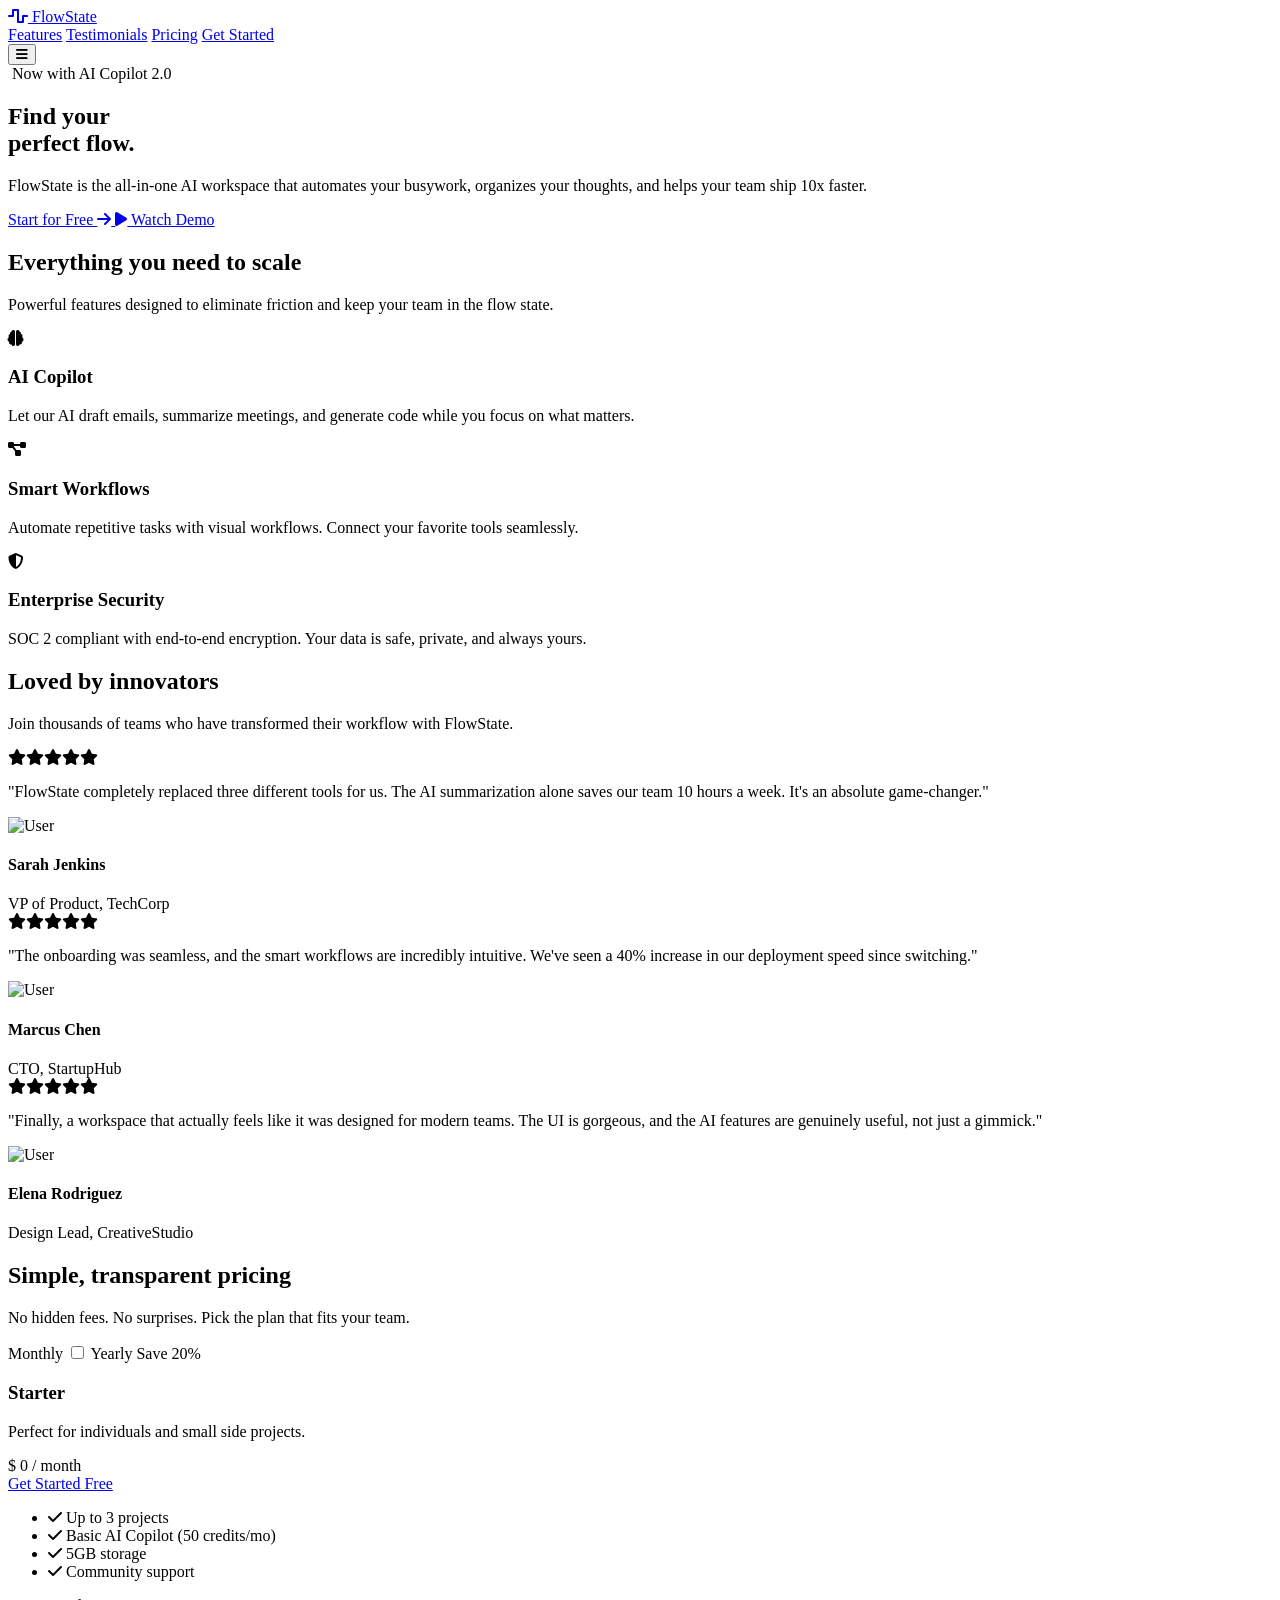
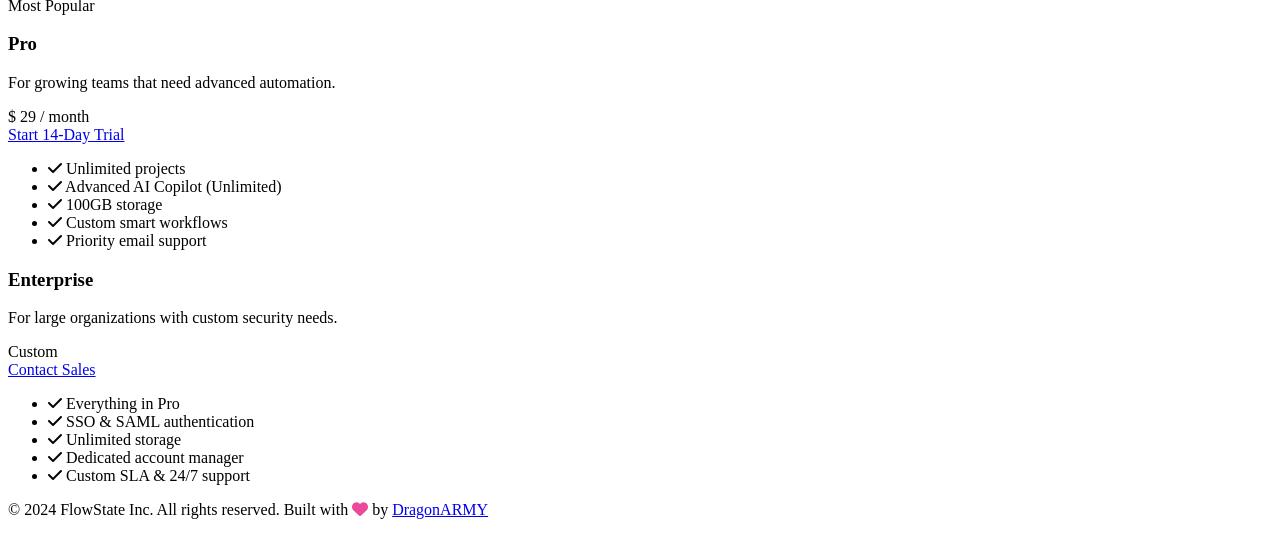
==== dark/index.html @ a210f84d "Create index.html" ====
<!DOCTYPE html>
<html lang="en">
<head>
    <meta charset="UTF-8">
    <meta name="viewport" content="width=device-width, initial-scale=1.0">
    <title>FlowState - Find Your Perfect Workflow</title>
    <link rel="preconnect" href="https://fonts.googleapis.com">
    <link rel="preconnect" href="https://fonts.gstatic.com" crossorigin>
    <link href="https://fonts.googleapis.com/css2?family=Inter:wght@300;400;500;600;700;800&display=swap" rel="stylesheet">
    <link rel="stylesheet" href="https://cdnjs.cloudflare.com/ajax/libs/font-awesome/6.4.0/css/all.min.css">
    <link rel="stylesheet" href="style.css">
</head>
<body>

    <!-- Navigation -->
    <header class="navbar">
        <div class="container nav-container">
            <a href="#" class="logo">
                <i class="fas fa-wave-square"></i> FlowState
            </a>
            <nav class="nav-links" id="navLinks">
                <a href="#features">Features</a>
                <a href="#testimonials">Testimonials</a>
                <a href="#pricing">Pricing</a>
                <a href="#" class="btn btn-primary">Get Started</a>
            </nav>
            <button class="hamburger" id="hamburger">
                <i class="fas fa-bars"></i>
            </button>
        </div>
    </header>

    <main>
        <!-- Hero Section -->
        <section class="hero">
            <div class="hero-bg-glow"></div>
            <div class="container hero-content">
                <div class="badge fade-in">
                    <i class="fas fa-sparkles"></i> Now with AI Copilot 2.0
                </div>
                <h1 class="fade-in">
                    Find your <br>
                    <span class="gradient-text">perfect flow.</span>
                </h1>
                <p class="hero-subtitle fade-in">
                    FlowState is the all-in-one AI workspace that automates your busywork, 
                    organizes your thoughts, and helps your team ship 10x faster.
                </p>
                <div class="hero-buttons fade-in">
                    <a href="#" class="btn btn-primary btn-large">
                        Start for Free <i class="fas fa-arrow-right"></i>
                    </a>
                    <a href="#" class="btn btn-secondary btn-large">
                        <i class="fas fa-play"></i> Watch Demo
                    </a>
                </div>
                <div class="hero-image fade-in">
                    <div class="dashboard-mockup">
                        <div class="mockup-header">
                            <span class="dot red"></span>
                            <span class="dot yellow"></span>
                            <span class="dot green"></span>
                        </div>
                        <div class="mockup-body">
                            <div class="mockup-sidebar"></div>
                            <div class="mockup-main">
                                <div class="mockup-card"></div>
                                <div class="mockup-card"></div>
                                <div class="mockup-card wide"></div>
                            </div>
                        </div>
                    </div>
                </div>
            </div>
        </section>

        <!-- Features Section -->
        <section id="features" class="features">
            <div class="container">
                <div class="section-header fade-in">
                    <h2>Everything you need to <span class="gradient-text">scale</span></h2>
                    <p>Powerful features designed to eliminate friction and keep your team in the flow state.</p>
                </div>
                <div class="features-grid">
                    <div class="feature-card glass fade-in">
                        <div class="feature-icon" style="--icon-color: #8b5cf6;">
                            <i class="fas fa-brain"></i>
                        </div>
                        <h3>AI Copilot</h3>
                        <p>Let our AI draft emails, summarize meetings, and generate code while you focus on what matters.</p>
                    </div>
                    <div class="feature-card glass fade-in">
                        <div class="feature-icon" style="--icon-color: #ec4899;">
                            <i class="fas fa-diagram-project"></i>
                        </div>
                        <h3>Smart Workflows</h3>
                        <p>Automate repetitive tasks with visual workflows. Connect your favorite tools seamlessly.</p>
                    </div>
                    <div class="feature-card glass fade-in">
                        <div class="feature-icon" style="--icon-color: #3b82f6;">
                            <i class="fas fa-shield-halved"></i>
                        </div>
                        <h3>Enterprise Security</h3>
                        <p>SOC 2 compliant with end-to-end encryption. Your data is safe, private, and always yours.</p>
                    </div>
                </div>
            </div>
        </section>

        <!-- Testimonials Section -->
        <section id="testimonials" class="testimonials">
            <div class="container">
                <div class="section-header fade-in">
                    <h2>Loved by <span class="gradient-text">innovators</span></h2>
                    <p>Join thousands of teams who have transformed their workflow with FlowState.</p>
                </div>
                <div class="testimonials-grid">
                    <div class="testimonial-card glass fade-in">
                        <div class="stars">
                            <i class="fas fa-star"></i><i class="fas fa-star"></i><i class="fas fa-star"></i><i class="fas fa-star"></i><i class="fas fa-star"></i>
                        </div>
                        <p class="quote">"FlowState completely replaced three different tools for us. The AI summarization alone saves our team 10 hours a week. It's an absolute game-changer."</p>
                        <div class="user-info">
                            <img src="https://i.pravatar.cc/150?img=11" alt="User" class="avatar">
                            <div>
                                <h4>Sarah Jenkins</h4>
                                <span>VP of Product, TechCorp</span>
                            </div>
                        </div>
                    </div>
                    <div class="testimonial-card glass fade-in">
                        <div class="stars">
                            <i class="fas fa-star"></i><i class="fas fa-star"></i><i class="fas fa-star"></i><i class="fas fa-star"></i><i class="fas fa-star"></i>
                        </div>
                        <p class="quote">"The onboarding was seamless, and the smart workflows are incredibly intuitive. We've seen a 40% increase in our deployment speed since switching."</p>
                        <div class="user-info">
                            <img src="https://i.pravatar.cc/150?img=33" alt="User" class="avatar">
                            <div>
                                <h4>Marcus Chen</h4>
                                <span>CTO, StartupHub</span>
                            </div>
                        </div>
                    </div>
                    <div class="testimonial-card glass fade-in">
                        <div class="stars">
                            <i class="fas fa-star"></i><i class="fas fa-star"></i><i class="fas fa-star"></i><i class="fas fa-star"></i><i class="fas fa-star"></i>
                        </div>
                        <p class="quote">"Finally, a workspace that actually feels like it was designed for modern teams. The UI is gorgeous, and the AI features are genuinely useful, not just a gimmick."</p>
                        <div class="user-info">
                            <img src="https://i.pravatar.cc/150?img=47" alt="User" class="avatar">
                            <div>
                                <h4>Elena Rodriguez</h4>
                                <span>Design Lead, CreativeStudio</span>
                            </div>
                        </div>
                    </div>
                </div>
            </div>
        </section>

        <!-- Pricing Section -->
        <section id="pricing" class="pricing">
            <div class="container">
                <div class="section-header fade-in">
                    <h2>Simple, transparent <span class="gradient-text">pricing</span></h2>
                    <p>No hidden fees. No surprises. Pick the plan that fits your team.</p>
                    
                    <!-- Billing Toggle -->
                    <div class="billing-toggle fade-in">
                        <span class="toggle-label active" id="monthlyLabel">Monthly</span>
                        <label class="switch">
                            <input type="checkbox" id="billingSwitch">
                            <span class="slider"></span>
                        </label>
                        <span class="toggle-label" id="yearlyLabel">Yearly <span class="save-badge">Save 20%</span></span>
                    </div>
                </div>

                <div class="pricing-grid">
                    <!-- Starter Plan -->
                    <div class="pricing-card glass fade-in">
                        <h3 class="plan-name">Starter</h3>
                        <p class="plan-desc">Perfect for individuals and small side projects.</p>
                        <div class="plan-price">
                            <span class="currency">$</span>
                            <span class="price-amount" data-monthly="0" data-yearly="0">0</span>
                            <span class="period">/ month</span>
                        </div>
                        <a href="#" class="btn btn-secondary btn-block">Get Started Free</a>
                        <ul class="plan-features">
                            <li><i class="fas fa-check"></i> Up to 3 projects</li>
                            <li><i class="fas fa-check"></i> Basic AI Copilot (50 credits/mo)</li>
                            <li><i class="fas fa-check"></i> 5GB storage</li>
                            <li><i class="fas fa-check"></i> Community support</li>
                        </ul>
                    </div>

                    <!-- Pro Plan (Featured) -->
                    <div class="pricing-card featured glass fade-in">
                        <div class="popular-badge">Most Popular</div>
                        <h3 class="plan-name">Pro</h3>
                        <p class="plan-desc">For growing teams that need advanced automation.</p>
                        <div class="plan-price">
                            <span class="currency">$</span>
                            <span class="price-amount" data-monthly="29" data-yearly="23">29</span>
                            <span class="period">/ month</span>
                        </div>
                        <a href="#" class="btn btn-primary btn-block">Start 14-Day Trial</a>
                        <ul class="plan-features">
                            <li><i class="fas fa-check"></i> Unlimited projects</li>
                            <li><i class="fas fa-check"></i> Advanced AI Copilot (Unlimited)</li>
                            <li><i class="fas fa-check"></i> 100GB storage</li>
                            <li><i class="fas fa-check"></i> Custom smart workflows</li>
                            <li><i class="fas fa-check"></i> Priority email support</li>
                        </ul>
                    </div>

                    <!-- Enterprise Plan -->
                    <div class="pricing-card glass fade-in">
                        <h3 class="plan-name">Enterprise</h3>
                        <p class="plan-desc">For large organizations with custom security needs.</p>
                        <div class="plan-price">
                            <span class="price-amount custom-text">Custom</span>
                        </div>
                        <a href="#" class="btn btn-secondary btn-block">Contact Sales</a>
                        <ul class="plan-features">
                            <li><i class="fas fa-check"></i> Everything in Pro</li>
                            <li><i class="fas fa-check"></i> SSO & SAML authentication</li>
                            <li><i class="fas fa-check"></i> Unlimited storage</li>
                            <li><i class="fas fa-check"></i> Dedicated account manager</li>
                            <li><i class="fas fa-check"></i> Custom SLA & 24/7 support</li>
                        </ul>
                    </div>
                </div>
            </div>
        </section>
    </main>

    <!-- Footer -->
    <footer class="footer">
        <div class="container">
            <p>&copy; 2024 FlowState Inc. All rights reserved. Built with <i class="fas fa-heart" style="color: #EC4899;"></i> by <a href="https://github.com/AmiARMiess" target="_blank">DragonARMY</a></p>
        </div>
    </footer>

    <script src="script.js"></script>
</body>
</html>
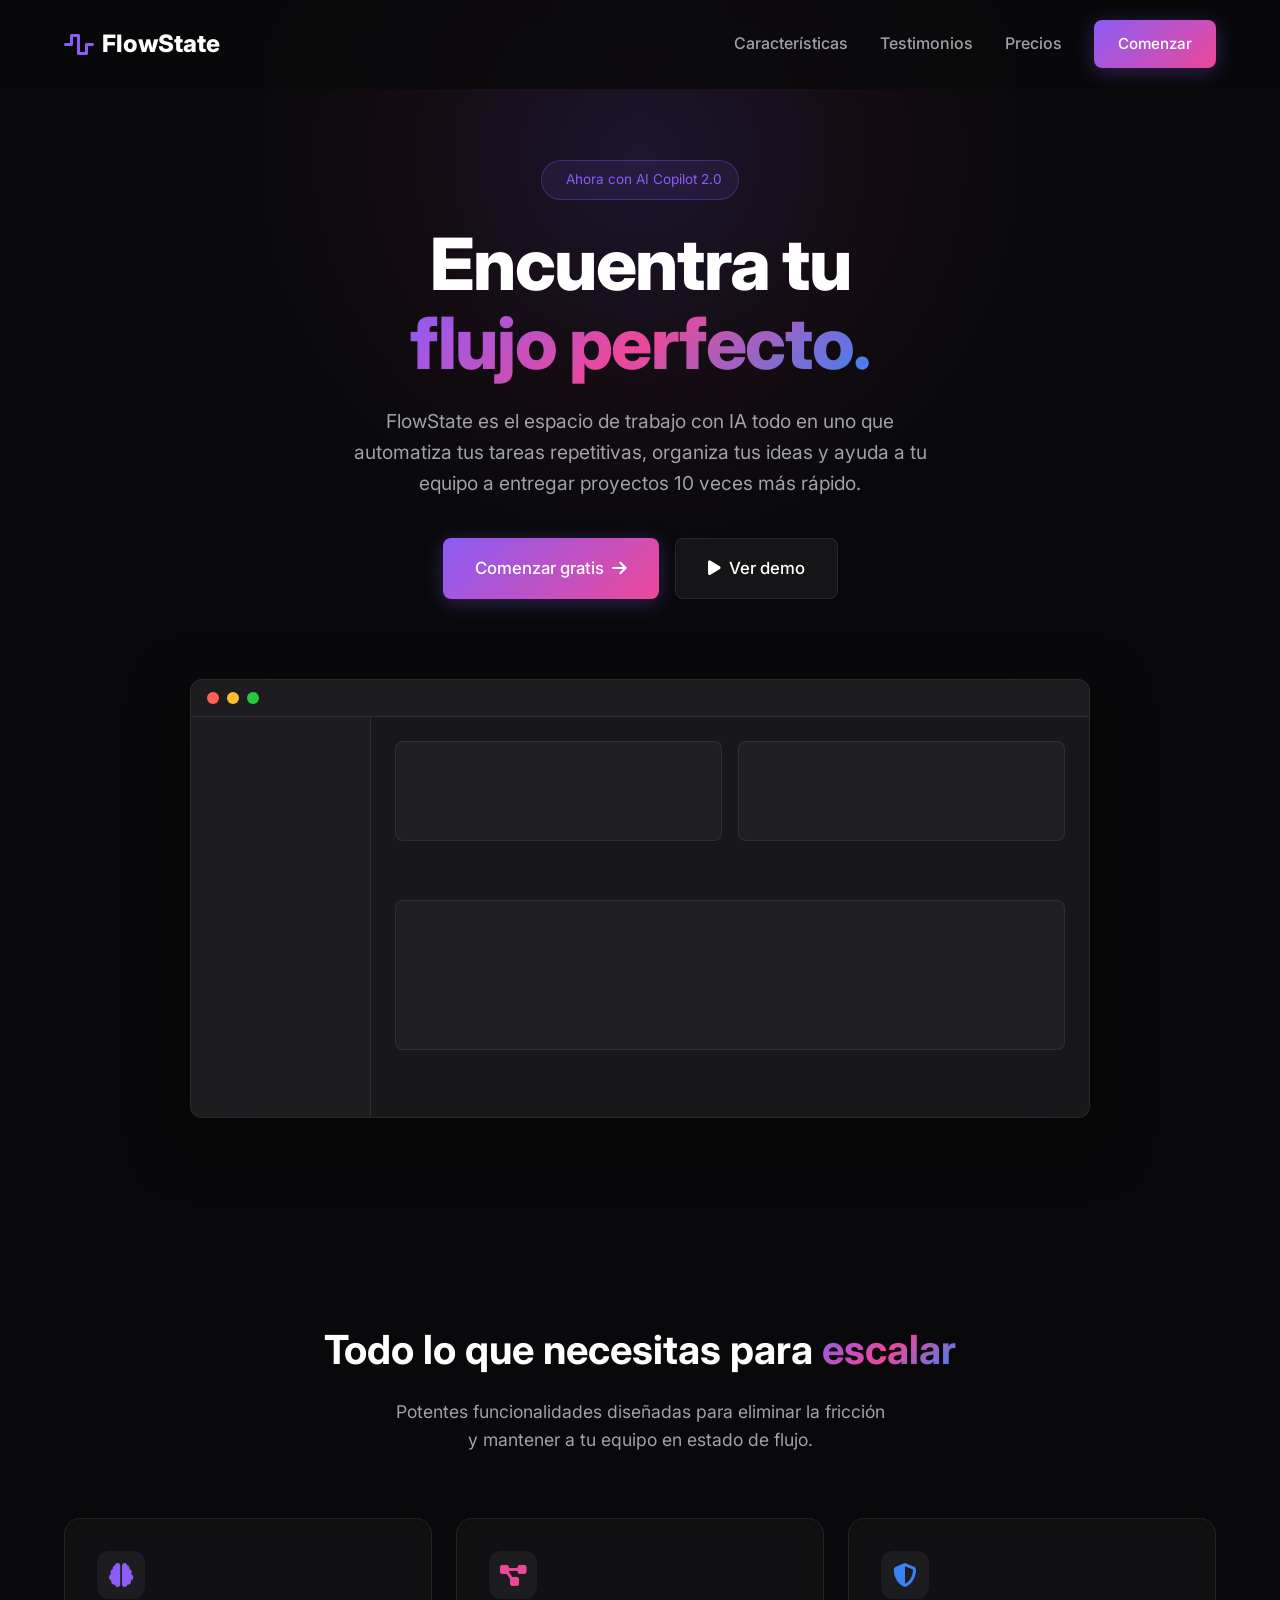
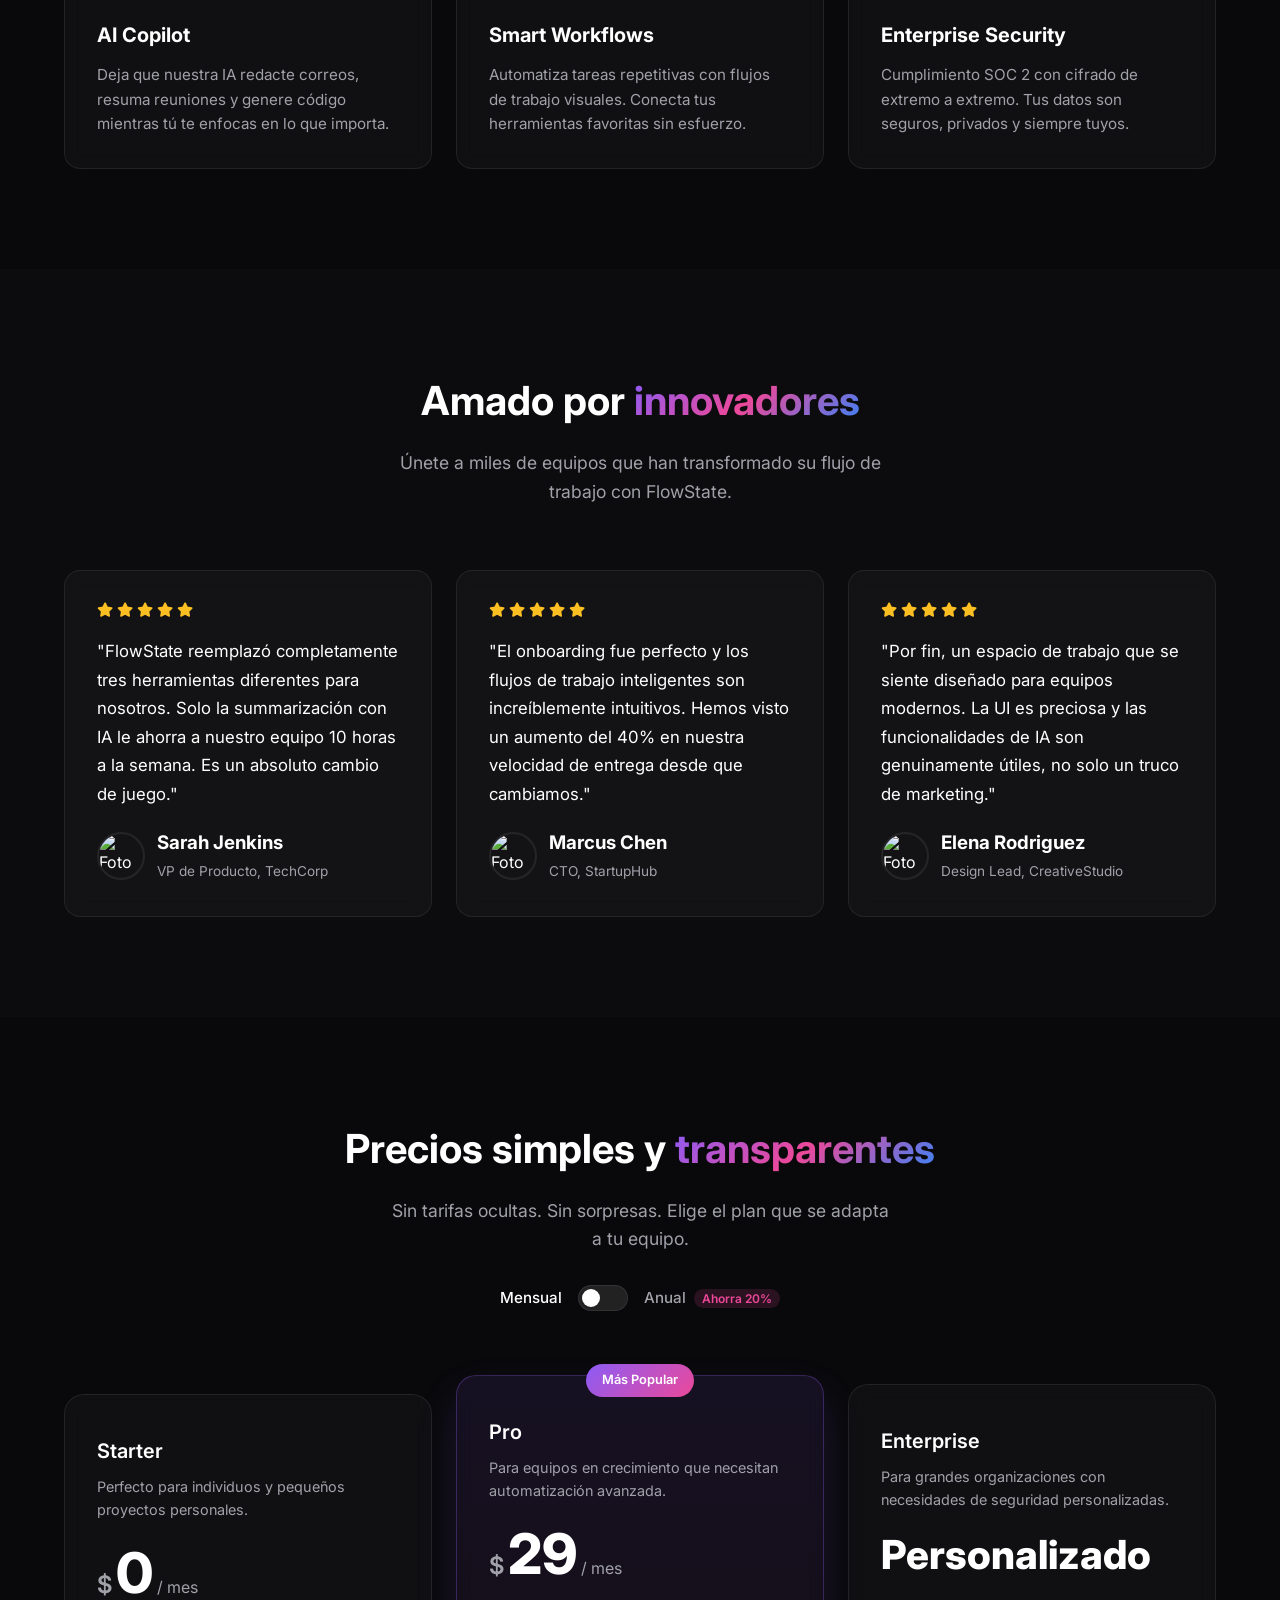
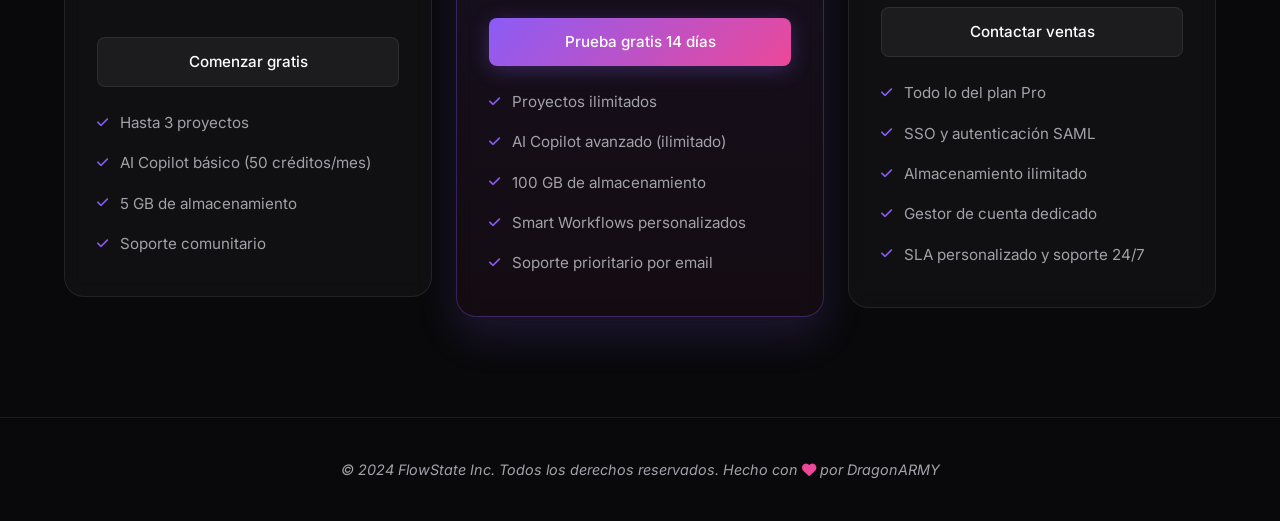
==== commit 87af4bea: "Actualizacion de mi rama de trabajo" ====
--- a/dark/index.html
+++ b/dark/index.html
@@ -1,61 +1,144 @@
 <!DOCTYPE html>
-<html lang="en">
+<!--
+  =====================================================================
+  FlowState — Dark Theme | index.html
+  =====================================================================
+  ESTRUCTURA SEMÁNTICA:
+    · <header>      → barra de navegación principal
+    · <nav>         → menú de enlaces internos
+    · <main>        → contenido principal de la página
+    · <section>     → secciones temáticas (hero, features, testimonials, pricing)
+    · <article>     → tarjetas independientes (testimonials, pricing cards)
+    · <footer>      → pie de página con créditos
+
+  IDs / CLASES CLAVE (para vincular estilos CSS del compañero):
+    Navegación   → #navbar, #nav-links, #hamburger-btn
+    Hero         → #hero, .hero-bg-glow, .hero-content, .hero-buttons, .hero-image
+    Features     → #features, .features-grid, .feature-card.glass, .feature-icon
+    Testimonials → #testimonials, .testimonials-grid, .testimonial-card.glass
+    Pricing      → #pricing, .pricing-grid, .pricing-card.glass, #billing-switch
+    Footer       → #footer
+
+  DIFERENCIA CON LIGHT:
+    · <html data-theme="dark"> permite al CSS seleccionar variables del tema oscuro
+    · Las tarjetas incluyen la clase .glass (glassmorphism) específica del tema dark
+    · El botón de alternancia de tema (#theme-toggle) permite al usuario cambiar entre temas
+
+  ACCESIBILIDAD:
+    · lang="es" en <html>
+    · meta description para SEO
+    · aria-label en <nav> y botones sin texto visible
+    · aria-expanded en el botón hamburger (gestionado por JS)
+    · aria-hidden="true" en todos los íconos decorativos de Font Awesome
+    · alt descriptivo en cada imagen <img>
+    · <label> con for="billing-switch" enlazado al <input>
+    · role="status" en el área de precios para anunciar cambios a lectores de pantalla
+  =====================================================================
+-->
+<html lang="es" data-theme="dark">
 <head>
     <meta charset="UTF-8">
     <meta name="viewport" content="width=device-width, initial-scale=1.0">
-    <title>FlowState - Find Your Perfect Workflow</title>
+
+    <!-- SEO Meta Tags -->
+    <title>FlowState - Encuentra tu flujo de trabajo perfecto</title>
+    <meta name="description" content="FlowState es el espacio de trabajo con IA que automatiza tus tareas, organiza tus ideas y ayuda a tu equipo a entregar 10 veces más rápido.">
+
+    <!-- Fuentes -->
     <link rel="preconnect" href="https://fonts.googleapis.com">
     <link rel="preconnect" href="https://fonts.gstatic.com" crossorigin>
     <link href="https://fonts.googleapis.com/css2?family=Inter:wght@300;400;500;600;700;800&display=swap" rel="stylesheet">
+
+    <!-- Íconos -->
     <link rel="stylesheet" href="https://cdnjs.cloudflare.com/ajax/libs/font-awesome/6.4.0/css/all.min.css">
+
+    <!-- Hoja de estilos del compañero -->
     <link rel="stylesheet" href="style.css">
 </head>
 <body>
 
-    <!-- Navigation -->
-    <header class="navbar">
+    <!-- ============================================================
+         NAVEGACIÓN PRINCIPAL
+         Clase .navbar  → estilos del header sticky/scrolled
+         Clase .scrolled → añadida por JS al hacer scroll > 50px
+    ============================================================ -->
+    <header class="navbar" id="navbar" role="banner">
         <div class="container nav-container">
-            <a href="#" class="logo">
-                <i class="fas fa-wave-square"></i> FlowState
+
+            <!-- Logo / Identidad de marca -->
+            <a href="#" class="logo" aria-label="FlowState – Ir al inicio">
+                <i class="fas fa-wave-square" aria-hidden="true"></i>
+                FlowState
             </a>
-            <nav class="nav-links" id="navLinks">
-                <a href="#features">Features</a>
-                <a href="#testimonials">Testimonials</a>
-                <a href="#pricing">Pricing</a>
-                <a href="#" class="btn btn-primary">Get Started</a>
+
+            <!-- Navegación principal -->
+            <nav class="nav-links" id="navLinks" aria-label="Menú principal">
+                <a href="#features">Características</a>
+                <a href="#testimonials">Testimonios</a>
+                <a href="#pricing">Precios</a>
+                <a href="#" class="btn btn-primary" id="nav-cta-btn">Comenzar</a>
             </nav>
-            <button class="hamburger" id="hamburger">
-                <i class="fas fa-bars"></i>
+
+            <!-- Botón hamburger (móvil)
+                 aria-expanded es gestionado dinámicamente por script.js
+                 aria-controls apunta al id del menú que controla -->
+            <button
+                class="hamburger"
+                id="hamburger"
+                aria-label="Abrir menú de navegación"
+                aria-expanded="false"
+                aria-controls="navLinks"
+            >
+                <i class="fas fa-bars" aria-hidden="true"></i>
             </button>
+
         </div>
     </header>
 
-    <main>
-        <!-- Hero Section -->
-        <section class="hero">
-            <div class="hero-bg-glow"></div>
+    <!-- ============================================================
+         CONTENIDO PRINCIPAL
+    ============================================================ -->
+    <main id="main-content">
+
+        <!-- ========================================================
+             SECCIÓN HERO
+             id="hero" → ancla para navegación interna si se necesita
+        ======================================================== -->
+        <section class="hero" id="hero" aria-labelledby="hero-heading">
+            <div class="hero-bg-glow" aria-hidden="true"></div>
             <div class="container hero-content">
-                <div class="badge fade-in">
-                    <i class="fas fa-sparkles"></i> Now with AI Copilot 2.0
-                </div>
-                <h1 class="fade-in">
-                    Find your <br>
-                    <span class="gradient-text">perfect flow.</span>
+
+                <!-- Badge informativo -->
+                <div class="badge fade-in" role="note">
+                    <i class="fas fa-sparkles" aria-hidden="true"></i>
+                    Ahora con AI Copilot 2.0
+                </div>
+
+                <!-- h1 único de la página -->
+                <h1 class="fade-in" id="hero-heading">
+                    Encuentra tu <br>
+                    <span class="gradient-text">flujo perfecto.</span>
                 </h1>
+
                 <p class="hero-subtitle fade-in">
-                    FlowState is the all-in-one AI workspace that automates your busywork, 
-                    organizes your thoughts, and helps your team ship 10x faster.
+                    FlowState es el espacio de trabajo con IA todo en uno que automatiza
+                    tus tareas repetitivas, organiza tus ideas y ayuda a tu equipo a
+                    entregar proyectos 10 veces más rápido.
                 </p>
+
+                <!-- Botones CTA del hero -->
                 <div class="hero-buttons fade-in">
-                    <a href="#" class="btn btn-primary btn-large">
-                        Start for Free <i class="fas fa-arrow-right"></i>
+                    <a href="#" class="btn btn-primary btn-large" id="hero-cta-free">
+                        Comenzar gratis <i class="fas fa-arrow-right" aria-hidden="true"></i>
                     </a>
-                    <a href="#" class="btn btn-secondary btn-large">
-                        <i class="fas fa-play"></i> Watch Demo
+                    <a href="#" class="btn btn-secondary btn-large" id="hero-cta-demo" aria-label="Ver demostración en video">
+                        <i class="fas fa-play" aria-hidden="true"></i> Ver demo
                     </a>
                 </div>
-                <div class="hero-image fade-in">
-                    <div class="dashboard-mockup">
+
+                <!-- Mockup decorativo del dashboard -->
+                <div class="hero-image fade-in" aria-hidden="true">
+                    <div class="dashboard-mockup" role="presentation">
                         <div class="mockup-header">
                             <span class="dot red"></span>
                             <span class="dot yellow"></span>
@@ -71,175 +154,280 @@
                         </div>
                     </div>
                 </div>
+
             </div>
         </section>
 
-        <!-- Features Section -->
-        <section id="features" class="features">
+        <!-- ========================================================
+             SECCIÓN CARACTERÍSTICAS
+             id="features" → destino del enlace de navegación
+        ======================================================== -->
+        <section id="features" class="features" aria-labelledby="features-heading">
             <div class="container">
+
                 <div class="section-header fade-in">
-                    <h2>Everything you need to <span class="gradient-text">scale</span></h2>
-                    <p>Powerful features designed to eliminate friction and keep your team in the flow state.</p>
-                </div>
-                <div class="features-grid">
-                    <div class="feature-card glass fade-in">
-                        <div class="feature-icon" style="--icon-color: #8b5cf6;">
-                            <i class="fas fa-brain"></i>
+                    <h2 id="features-heading">
+                        Todo lo que necesitas para <span class="gradient-text">escalar</span>
+                    </h2>
+                    <p>Potentes funcionalidades diseñadas para eliminar la fricción y mantener a tu equipo en estado de flujo.</p>
+                </div>
+
+                <!-- Grid de tarjetas de características (con glassmorphism en dark) -->
+                <div class="features-grid" role="list">
+
+                    <!-- Tarjeta: AI Copilot -->
+                    <article class="feature-card glass fade-in" role="listitem">
+                        <div class="feature-icon" style="--icon-color: #8b5cf6;" aria-hidden="true">
+                            <i class="fas fa-brain" aria-hidden="true"></i>
                         </div>
                         <h3>AI Copilot</h3>
-                        <p>Let our AI draft emails, summarize meetings, and generate code while you focus on what matters.</p>
-                    </div>
-                    <div class="feature-card glass fade-in">
-                        <div class="feature-icon" style="--icon-color: #ec4899;">
-                            <i class="fas fa-diagram-project"></i>
+                        <p>Deja que nuestra IA redacte correos, resuma reuniones y genere código mientras tú te enfocas en lo que importa.</p>
+                    </article>
+
+                    <!-- Tarjeta: Smart Workflows -->
+                    <article class="feature-card glass fade-in" role="listitem">
+                        <div class="feature-icon" style="--icon-color: #ec4899;" aria-hidden="true">
+                            <i class="fas fa-diagram-project" aria-hidden="true"></i>
                         </div>
                         <h3>Smart Workflows</h3>
-                        <p>Automate repetitive tasks with visual workflows. Connect your favorite tools seamlessly.</p>
-                    </div>
-                    <div class="feature-card glass fade-in">
-                        <div class="feature-icon" style="--icon-color: #3b82f6;">
-                            <i class="fas fa-shield-halved"></i>
+                        <p>Automatiza tareas repetitivas con flujos de trabajo visuales. Conecta tus herramientas favoritas sin esfuerzo.</p>
+                    </article>
+
+                    <!-- Tarjeta: Enterprise Security -->
+                    <article class="feature-card glass fade-in" role="listitem">
+                        <div class="feature-icon" style="--icon-color: #3b82f6;" aria-hidden="true">
+                            <i class="fas fa-shield-halved" aria-hidden="true"></i>
                         </div>
                         <h3>Enterprise Security</h3>
-                        <p>SOC 2 compliant with end-to-end encryption. Your data is safe, private, and always yours.</p>
-                    </div>
+                        <p>Cumplimiento SOC 2 con cifrado de extremo a extremo. Tus datos son seguros, privados y siempre tuyos.</p>
+                    </article>
+
                 </div>
             </div>
         </section>
 
-        <!-- Testimonials Section -->
-        <section id="testimonials" class="testimonials">
+        <!-- ========================================================
+             SECCIÓN TESTIMONIOS
+             id="testimonials" → destino del enlace de navegación
+        ======================================================== -->
+        <section id="testimonials" class="testimonials" aria-labelledby="testimonials-heading">
             <div class="container">
+
                 <div class="section-header fade-in">
-                    <h2>Loved by <span class="gradient-text">innovators</span></h2>
-                    <p>Join thousands of teams who have transformed their workflow with FlowState.</p>
-                </div>
+                    <h2 id="testimonials-heading">
+                        Amado por <span class="gradient-text">innovadores</span>
+                    </h2>
+                    <p>Únete a miles de equipos que han transformado su flujo de trabajo con FlowState.</p>
+                </div>
+
+                <!-- Grid de testimonios (con glassmorphism en dark) -->
                 <div class="testimonials-grid">
-                    <div class="testimonial-card glass fade-in">
-                        <div class="stars">
-                            <i class="fas fa-star"></i><i class="fas fa-star"></i><i class="fas fa-star"></i><i class="fas fa-star"></i><i class="fas fa-star"></i>
-                        </div>
-                        <p class="quote">"FlowState completely replaced three different tools for us. The AI summarization alone saves our team 10 hours a week. It's an absolute game-changer."</p>
+
+                    <!-- Testimonio 1 -->
+                    <article class="testimonial-card glass fade-in" aria-label="Testimonio de Sarah Jenkins">
+                        <div class="stars" aria-label="Calificación: 5 de 5 estrellas">
+                            <i class="fas fa-star" aria-hidden="true"></i>
+                            <i class="fas fa-star" aria-hidden="true"></i>
+                            <i class="fas fa-star" aria-hidden="true"></i>
+                            <i class="fas fa-star" aria-hidden="true"></i>
+                            <i class="fas fa-star" aria-hidden="true"></i>
+                        </div>
+                        <blockquote class="quote">
+                            <p>"FlowState reemplazó completamente tres herramientas diferentes para nosotros. Solo la summarización con IA le ahorra a nuestro equipo 10 horas a la semana. Es un absoluto cambio de juego."</p>
+                        </blockquote>
                         <div class="user-info">
-                            <img src="https://i.pravatar.cc/150?img=11" alt="User" class="avatar">
+                            <img
+                                src="https://i.pravatar.cc/150?img=11"
+                                alt="Foto de perfil de Sarah Jenkins, VP de Producto en TechCorp"
+                                class="avatar"
+                                width="48"
+                                height="48"
+                                loading="lazy"
+                            >
                             <div>
-                                <h4>Sarah Jenkins</h4>
-                                <span>VP of Product, TechCorp</span>
+                                <h3 class="user-name">Sarah Jenkins</h3>
+                                <span class="user-role">VP de Producto, TechCorp</span>
                             </div>
                         </div>
-                    </div>
-                    <div class="testimonial-card glass fade-in">
-                        <div class="stars">
-                            <i class="fas fa-star"></i><i class="fas fa-star"></i><i class="fas fa-star"></i><i class="fas fa-star"></i><i class="fas fa-star"></i>
-                        </div>
-                        <p class="quote">"The onboarding was seamless, and the smart workflows are incredibly intuitive. We've seen a 40% increase in our deployment speed since switching."</p>
+                    </article>
+
+                    <!-- Testimonio 2 -->
+                    <article class="testimonial-card glass fade-in" aria-label="Testimonio de Marcus Chen">
+                        <div class="stars" aria-label="Calificación: 5 de 5 estrellas">
+                            <i class="fas fa-star" aria-hidden="true"></i>
+                            <i class="fas fa-star" aria-hidden="true"></i>
+                            <i class="fas fa-star" aria-hidden="true"></i>
+                            <i class="fas fa-star" aria-hidden="true"></i>
+                            <i class="fas fa-star" aria-hidden="true"></i>
+                        </div>
+                        <blockquote class="quote">
+                            <p>"El onboarding fue perfecto y los flujos de trabajo inteligentes son increíblemente intuitivos. Hemos visto un aumento del 40% en nuestra velocidad de entrega desde que cambiamos."</p>
+                        </blockquote>
                         <div class="user-info">
-                            <img src="https://i.pravatar.cc/150?img=33" alt="User" class="avatar">
+                            <img
+                                src="https://i.pravatar.cc/150?img=33"
+                                alt="Foto de perfil de Marcus Chen, CTO de StartupHub"
+                                class="avatar"
+                                width="48"
+                                height="48"
+                                loading="lazy"
+                            >
                             <div>
-                                <h4>Marcus Chen</h4>
-                                <span>CTO, StartupHub</span>
+                                <h3 class="user-name">Marcus Chen</h3>
+                                <span class="user-role">CTO, StartupHub</span>
                             </div>
                         </div>
-                    </div>
-                    <div class="testimonial-card glass fade-in">
-                        <div class="stars">
-                            <i class="fas fa-star"></i><i class="fas fa-star"></i><i class="fas fa-star"></i><i class="fas fa-star"></i><i class="fas fa-star"></i>
-                        </div>
-                        <p class="quote">"Finally, a workspace that actually feels like it was designed for modern teams. The UI is gorgeous, and the AI features are genuinely useful, not just a gimmick."</p>
+                    </article>
+
+                    <!-- Testimonio 3 -->
+                    <article class="testimonial-card glass fade-in" aria-label="Testimonio de Elena Rodriguez">
+                        <div class="stars" aria-label="Calificación: 5 de 5 estrellas">
+                            <i class="fas fa-star" aria-hidden="true"></i>
+                            <i class="fas fa-star" aria-hidden="true"></i>
+                            <i class="fas fa-star" aria-hidden="true"></i>
+                            <i class="fas fa-star" aria-hidden="true"></i>
+                            <i class="fas fa-star" aria-hidden="true"></i>
+                        </div>
+                        <blockquote class="quote">
+                            <p>"Por fin, un espacio de trabajo que se siente diseñado para equipos modernos. La UI es preciosa y las funcionalidades de IA son genuinamente útiles, no solo un truco de marketing."</p>
+                        </blockquote>
                         <div class="user-info">
-                            <img src="https://i.pravatar.cc/150?img=47" alt="User" class="avatar">
+                            <img
+                                src="https://i.pravatar.cc/150?img=47"
+                                alt="Foto de perfil de Elena Rodriguez, Design Lead en CreativeStudio"
+                                class="avatar"
+                                width="48"
+                                height="48"
+                                loading="lazy"
+                            >
                             <div>
-                                <h4>Elena Rodriguez</h4>
-                                <span>Design Lead, CreativeStudio</span>
+                                <h3 class="user-name">Elena Rodriguez</h3>
+                                <span class="user-role">Design Lead, CreativeStudio</span>
                             </div>
                         </div>
-                    </div>
+                    </article>
+
                 </div>
             </div>
         </section>
 
-        <!-- Pricing Section -->
-        <section id="pricing" class="pricing">
+        <!-- ========================================================
+             SECCIÓN PRECIOS
+             id="pricing" → destino del enlace de navegación
+        ======================================================== -->
+        <section id="pricing" class="pricing" aria-labelledby="pricing-heading">
             <div class="container">
+
                 <div class="section-header fade-in">
-                    <h2>Simple, transparent <span class="gradient-text">pricing</span></h2>
-                    <p>No hidden fees. No surprises. Pick the plan that fits your team.</p>
-                    
-                    <!-- Billing Toggle -->
-                    <div class="billing-toggle fade-in">
-                        <span class="toggle-label active" id="monthlyLabel">Monthly</span>
-                        <label class="switch">
-                            <input type="checkbox" id="billingSwitch">
-                            <span class="slider"></span>
+                    <h2 id="pricing-heading">
+                        Precios simples y <span class="gradient-text">transparentes</span>
+                    </h2>
+                    <p>Sin tarifas ocultas. Sin sorpresas. Elige el plan que se adapta a tu equipo.</p>
+
+                    <!-- Toggle de facturación mensual/anual -->
+                    <div class="billing-toggle fade-in" role="group" aria-labelledby="billing-toggle-label">
+                        <span id="billing-toggle-label" class="sr-only">Ciclo de facturación</span>
+
+                        <span class="toggle-label active" id="monthlyLabel" aria-live="polite">Mensual</span>
+
+                        <label class="switch" for="billing-switch" aria-label="Cambiar a facturación anual">
+                            <input
+                                type="checkbox"
+                                id="billing-switch"
+                                role="switch"
+                                aria-checked="false"
+                                aria-label="Facturación anual (ahorra 20%)"
+                            >
+                            <span class="slider" aria-hidden="true"></span>
                         </label>
-                        <span class="toggle-label" id="yearlyLabel">Yearly <span class="save-badge">Save 20%</span></span>
+
+                        <span class="toggle-label" id="yearlyLabel">
+                            Anual <span class="save-badge">Ahorra 20%</span>
+                        </span>
                     </div>
                 </div>
 
-                <div class="pricing-grid">
-                    <!-- Starter Plan -->
-                    <div class="pricing-card glass fade-in">
-                        <h3 class="plan-name">Starter</h3>
-                        <p class="plan-desc">Perfect for individuals and small side projects.</p>
+                <!-- Grid de planes de precio -->
+                <div class="pricing-grid" id="pricing-grid" role="status" aria-live="polite" aria-label="Planes de precio disponibles">
+
+                    <!-- Plan Starter -->
+                    <article class="pricing-card glass fade-in" aria-labelledby="plan-starter-name">
+                        <h3 class="plan-name" id="plan-starter-name">Starter</h3>
+                        <p class="plan-desc">Perfecto para individuos y pequeños proyectos personales.</p>
                         <div class="plan-price">
-                            <span class="currency">$</span>
-                            <span class="price-amount" data-monthly="0" data-yearly="0">0</span>
-                            <span class="period">/ month</span>
-                        </div>
-                        <a href="#" class="btn btn-secondary btn-block">Get Started Free</a>
-                        <ul class="plan-features">
-                            <li><i class="fas fa-check"></i> Up to 3 projects</li>
-                            <li><i class="fas fa-check"></i> Basic AI Copilot (50 credits/mo)</li>
-                            <li><i class="fas fa-check"></i> 5GB storage</li>
-                            <li><i class="fas fa-check"></i> Community support</li>
+                            <span class="currency" aria-hidden="true">$</span>
+                            <span class="price-amount" data-monthly="0" data-yearly="0" aria-label="Precio: 0 dólares al mes">0</span>
+                            <span class="period">/ mes</span>
+                        </div>
+                        <a href="#" class="btn btn-secondary btn-block" id="btn-starter" aria-label="Comenzar gratis con el plan Starter">
+                            Comenzar gratis
+                        </a>
+                        <ul class="plan-features" aria-label="Características del plan Starter">
+                            <li><i class="fas fa-check" aria-hidden="true"></i> Hasta 3 proyectos</li>
+                            <li><i class="fas fa-check" aria-hidden="true"></i> AI Copilot básico (50 créditos/mes)</li>
+                            <li><i class="fas fa-check" aria-hidden="true"></i> 5 GB de almacenamiento</li>
+                            <li><i class="fas fa-check" aria-hidden="true"></i> Soporte comunitario</li>
                         </ul>
-                    </div>
-
-                    <!-- Pro Plan (Featured) -->
-                    <div class="pricing-card featured glass fade-in">
-                        <div class="popular-badge">Most Popular</div>
-                        <h3 class="plan-name">Pro</h3>
-                        <p class="plan-desc">For growing teams that need advanced automation.</p>
+                    </article>
+
+                    <!-- Plan Pro (Destacado) -->
+                    <article class="pricing-card featured glass fade-in" aria-labelledby="plan-pro-name" aria-describedby="plan-pro-popular">
+                        <div class="popular-badge" id="plan-pro-popular" role="note">Más Popular</div>
+                        <h3 class="plan-name" id="plan-pro-name">Pro</h3>
+                        <p class="plan-desc">Para equipos en crecimiento que necesitan automatización avanzada.</p>
                         <div class="plan-price">
-                            <span class="currency">$</span>
-                            <span class="price-amount" data-monthly="29" data-yearly="23">29</span>
-                            <span class="period">/ month</span>
-                        </div>
-                        <a href="#" class="btn btn-primary btn-block">Start 14-Day Trial</a>
-                        <ul class="plan-features">
-                            <li><i class="fas fa-check"></i> Unlimited projects</li>
-                            <li><i class="fas fa-check"></i> Advanced AI Copilot (Unlimited)</li>
-                            <li><i class="fas fa-check"></i> 100GB storage</li>
-                            <li><i class="fas fa-check"></i> Custom smart workflows</li>
-                            <li><i class="fas fa-check"></i> Priority email support</li>
+                            <span class="currency" aria-hidden="true">$</span>
+                            <span class="price-amount" data-monthly="29" data-yearly="23" aria-label="Precio: 29 dólares al mes">29</span>
+                            <span class="period">/ mes</span>
+                        </div>
+                        <a href="#" class="btn btn-primary btn-block" id="btn-pro" aria-label="Iniciar prueba gratuita de 14 días del plan Pro">
+                            Prueba gratis 14 días
+                        </a>
+                        <ul class="plan-features" aria-label="Características del plan Pro">
+                            <li><i class="fas fa-check" aria-hidden="true"></i> Proyectos ilimitados</li>
+                            <li><i class="fas fa-check" aria-hidden="true"></i> AI Copilot avanzado (ilimitado)</li>
+                            <li><i class="fas fa-check" aria-hidden="true"></i> 100 GB de almacenamiento</li>
+                            <li><i class="fas fa-check" aria-hidden="true"></i> Smart Workflows personalizados</li>
+                            <li><i class="fas fa-check" aria-hidden="true"></i> Soporte prioritario por email</li>
                         </ul>
-                    </div>
-
-                    <!-- Enterprise Plan -->
-                    <div class="pricing-card glass fade-in">
-                        <h3 class="plan-name">Enterprise</h3>
-                        <p class="plan-desc">For large organizations with custom security needs.</p>
+                    </article>
+
+                    <!-- Plan Enterprise -->
+                    <article class="pricing-card glass fade-in" aria-labelledby="plan-enterprise-name">
+                        <h3 class="plan-name" id="plan-enterprise-name">Enterprise</h3>
+                        <p class="plan-desc">Para grandes organizaciones con necesidades de seguridad personalizadas.</p>
                         <div class="plan-price">
-                            <span class="price-amount custom-text">Custom</span>
-                        </div>
-                        <a href="#" class="btn btn-secondary btn-block">Contact Sales</a>
-                        <ul class="plan-features">
-                            <li><i class="fas fa-check"></i> Everything in Pro</li>
-                            <li><i class="fas fa-check"></i> SSO & SAML authentication</li>
-                            <li><i class="fas fa-check"></i> Unlimited storage</li>
-                            <li><i class="fas fa-check"></i> Dedicated account manager</li>
-                            <li><i class="fas fa-check"></i> Custom SLA & 24/7 support</li>
+                            <span class="price-amount custom-text" aria-label="Precio personalizado, contáctenos">Personalizado</span>
+                        </div>
+                        <a href="#" class="btn btn-secondary btn-block" id="btn-enterprise" aria-label="Contactar ventas para el plan Enterprise">
+                            Contactar ventas
+                        </a>
+                        <ul class="plan-features" aria-label="Características del plan Enterprise">
+                            <li><i class="fas fa-check" aria-hidden="true"></i> Todo lo del plan Pro</li>
+                            <li><i class="fas fa-check" aria-hidden="true"></i> SSO y autenticación SAML</li>
+                            <li><i class="fas fa-check" aria-hidden="true"></i> Almacenamiento ilimitado</li>
+                            <li><i class="fas fa-check" aria-hidden="true"></i> Gestor de cuenta dedicado</li>
+                            <li><i class="fas fa-check" aria-hidden="true"></i> SLA personalizado y soporte 24/7</li>
                         </ul>
-                    </div>
+                    </article>
+
                 </div>
             </div>
         </section>
+
     </main>
 
-    <!-- Footer -->
-    <footer class="footer">
+    <!-- ============================================================
+         FOOTER
+    ============================================================ -->
+    <footer class="footer" id="footer" role="contentinfo">
         <div class="container">
-            <p>&copy; 2024 FlowState Inc. All rights reserved. Built with <i class="fas fa-heart" style="color: #EC4899;"></i> by <a href="https://github.com/AmiARMiess" target="_blank">DragonARMY</a></p>
+            <address class="footer-credits">
+                &copy; 2024 FlowState Inc. Todos los derechos reservados.
+                Hecho con <i class="fas fa-heart" style="color: #EC4899;" aria-hidden="true"></i>
+                <span class="sr-only">amor</span> por
+                <a href="https://github.com/AmiARMiess" target="_blank" rel="noopener noreferrer" aria-label="Perfil de GitHub de DragonARMY (abre en nueva pestaña)">DragonARMY</a>
+            </address>
         </div>
     </footer>
 
--- a/dark/style.css
+++ b/dark/style.css
@@ -0,0 +1,215 @@
+/* --- Variables & Reset --- */
+:root {
+    --bg-color: #09090b;
+    --surface-color: #18181b;
+    --card-bg: rgba(255, 255, 255, 0.03);
+    --border-color: rgba(255, 255, 255, 0.08);
+    --text-primary: #ffffff;
+    --text-secondary: #a1a1aa;
+    --accent-purple: #8b5cf6;
+    --accent-pink: #ec4899;
+    --accent-blue: #3b82f6;
+    --transition: all 0.3s cubic-bezier(0.4, 0, 0.2, 1);
+}
+
+* { margin: 0; padding: 0; box-sizing: border-box; }
+html { scroll-behavior: smooth; }
+
+body {
+    font-family: 'Inter', sans-serif;
+    background-color: var(--bg-color);
+    color: var(--text-primary);
+    line-height: 1.6;
+    overflow-x: hidden;
+}
+
+.container { max-width: 1200px; margin: 0 auto; padding: 0 24px; }
+a { text-decoration: none; color: inherit; }
+
+/* --- Typography & Utilities --- */
+.gradient-text {
+    background: linear-gradient(135deg, var(--accent-purple), var(--accent-pink), var(--accent-blue));
+    -webkit-background-clip: text;
+    -webkit-text-fill-color: transparent;
+    background-clip: text;
+}
+
+.glass {
+    background: var(--card-bg);
+    backdrop-filter: blur(10px);
+    -webkit-backdrop-filter: blur(10px);
+    border: 1px solid var(--border-color);
+}
+
+/* --- Buttons --- */
+.btn {
+    display: inline-flex;
+    align-items: center;
+    justify-content: center;
+    gap: 8px;
+    padding: 12px 24px;
+    border-radius: 8px;
+    font-weight: 500;
+    font-size: 0.95rem;
+    transition: var(--transition);
+    cursor: pointer;
+    border: none;
+}
+
+.btn-primary {
+    background: linear-gradient(135deg, var(--accent-purple), var(--accent-pink));
+    color: white;
+    box-shadow: 0 4px 20px rgba(139, 92, 246, 0.3);
+}
+.btn-primary:hover { transform: translateY(-2px); box-shadow: 0 8px 30px rgba(139, 92, 246, 0.5); }
+
+.btn-secondary {
+    background: rgba(255, 255, 255, 0.05);
+    color: var(--text-primary);
+    border: 1px solid var(--border-color);
+}
+.btn-secondary:hover { background: rgba(255, 255, 255, 0.1); transform: translateY(-2px); }
+
+.btn-large { padding: 16px 32px; font-size: 1.05rem; }
+.btn-block { width: 100%; margin-bottom: 24px; }
+
+/* --- Navbar --- */
+.navbar {
+    position: fixed; top: 0; width: 100%; z-index: 1000;
+    padding: 20px 0; transition: var(--transition);
+    background: rgba(9, 9, 11, 0.8); backdrop-filter: blur(12px);
+    border-bottom: 1px solid transparent;
+}
+.navbar.scrolled { border-bottom: 1px solid var(--border-color); }
+.nav-container { display: flex; justify-content: space-between; align-items: center; }
+.logo { font-size: 1.5rem; font-weight: 800; display: flex; align-items: center; gap: 8px; }
+.logo i { color: var(--accent-purple); }
+.nav-links { display: flex; align-items: center; gap: 32px; }
+.nav-links a:not(.btn) { color: var(--text-secondary); font-weight: 500; transition: var(--transition); }
+.nav-links a:not(.btn):hover { color: var(--text-primary); }
+.hamburger { display: none; background: none; border: none; color: white; font-size: 1.5rem; cursor: pointer; }
+
+/* --- Hero Section --- */
+.hero { position: relative; padding: 160px 0 100px; text-align: center; overflow: hidden; }
+.hero-bg-glow {
+    position: absolute; top: -20%; left: 50%; transform: translateX(-50%);
+    width: 800px; height: 800px;
+    background: radial-gradient(circle, rgba(139, 92, 246, 0.15) 0%, rgba(236, 72, 153, 0.05) 40%, transparent 70%);
+    pointer-events: none; z-index: 0;
+}
+.hero-content { position: relative; z-index: 1; }
+.badge {
+    display: inline-flex; align-items: center; gap: 8px; padding: 8px 16px;
+    background: rgba(139, 92, 246, 0.1); border: 1px solid rgba(139, 92, 246, 0.3);
+    border-radius: 50px; font-size: 0.85rem; color: var(--accent-purple); margin-bottom: 24px;
+}
+.hero h1 { font-size: clamp(2.5rem, 6vw, 4.5rem); font-weight: 800; line-height: 1.1; margin-bottom: 24px; letter-spacing: -0.02em; }
+.hero-subtitle { font-size: 1.2rem; color: var(--text-secondary); max-width: 600px; margin: 0 auto 40px; }
+.hero-buttons { display: flex; gap: 16px; justify-content: center; flex-wrap: wrap; margin-bottom: 80px; }
+
+/* Dashboard Mockup */
+.dashboard-mockup { max-width: 900px; margin: 0 auto; border-radius: 12px; overflow: hidden; border: 1px solid var(--border-color); box-shadow: 0 20px 60px rgba(0,0,0,0.5); background: var(--surface-color); }
+.mockup-header { padding: 12px 16px; background: rgba(255,255,255,0.02); border-bottom: 1px solid var(--border-color); display: flex; gap: 8px; }
+.dot { width: 12px; height: 12px; border-radius: 50%; }
+.dot.red { background: #ff5f56; } .dot.yellow { background: #ffbd2e; } .dot.green { background: #27c93f; }
+.mockup-body { display: flex; height: 400px; }
+.mockup-sidebar { width: 20%; background: rgba(255,255,255,0.02); border-right: 1px solid var(--border-color); }
+.mockup-main { flex: 1; padding: 24px; display: grid; grid-template-columns: 1fr 1fr; gap: 16px; }
+.mockup-card { background: rgba(255,255,255,0.03); border: 1px solid var(--border-color); border-radius: 8px; height: 100px; }
+.mockup-card.wide { grid-column: span 2; height: 150px; }
+
+/* --- Features Section --- */
+.features { padding: 100px 0; }
+.section-header { text-align: center; margin-bottom: 64px; }
+.section-header h2 { font-size: 2.5rem; font-weight: 700; margin-bottom: 16px; }
+.section-header p { color: var(--text-secondary); font-size: 1.1rem; max-width: 500px; margin: 0 auto; }
+.features-grid { display: grid; grid-template-columns: repeat(auto-fit, minmax(300px, 1fr)); gap: 24px; }
+.feature-card { padding: 32px; border-radius: 16px; transition: var(--transition); }
+.feature-card:hover { transform: translateY(-5px); border-color: rgba(255,255,255,0.15); background: rgba(255, 255, 255, 0.05); }
+.feature-icon { width: 48px; height: 48px; display: flex; align-items: center; justify-content: center; background: rgba(255,255,255,0.05); border-radius: 12px; font-size: 1.5rem; color: var(--icon-color); margin-bottom: 20px; }
+.feature-card h3 { font-size: 1.25rem; margin-bottom: 12px; }
+.feature-card p { color: var(--text-secondary); font-size: 0.95rem; }
+
+/* --- Testimonials Section --- */
+.testimonials { padding: 100px 0; background: rgba(255,255,255,0.01); }
+.testimonials-grid { display: grid; grid-template-columns: repeat(auto-fit, minmax(300px, 1fr)); gap: 24px; }
+.testimonial-card { padding: 32px; border-radius: 16px; display: flex; flex-direction: column; gap: 20px; transition: var(--transition); }
+.testimonial-card:hover { transform: translateY(-5px); border-color: rgba(255,255,255,0.15); }
+.stars { color: #fbbf24; font-size: 0.9rem; display: flex; gap: 4px; }
+.quote { font-size: 1.05rem; color: var(--text-primary); line-height: 1.7; flex: 1; }
+.user-info { display: flex; align-items: center; gap: 12px; margin-top: auto; }
+.avatar { width: 48px; height: 48px; border-radius: 50%; border: 2px solid var(--border-color); }
+.user-info h4 { font-size: 0.95rem; font-weight: 600; }
+.user-info span { font-size: 0.85rem; color: var(--text-secondary); }
+
+/* --- Pricing Section --- */
+.pricing { padding: 100px 0; }
+
+/* Billing Toggle */
+.billing-toggle { display: flex; align-items: center; justify-content: center; gap: 16px; margin-top: 32px; }
+.toggle-label { font-size: 0.95rem; color: var(--text-secondary); font-weight: 500; transition: var(--transition); }
+.toggle-label.active { color: var(--text-primary); }
+.save-badge { background: rgba(236, 72, 153, 0.15); color: var(--accent-pink); padding: 2px 8px; border-radius: 20px; font-size: 0.75rem; font-weight: 600; margin-left: 4px; }
+
+/* Toggle Switch */
+.switch { position: relative; display: inline-block; width: 50px; height: 26px; }
+.switch input { opacity: 0; width: 0; height: 0; }
+.slider { position: absolute; cursor: pointer; top: 0; left: 0; right: 0; bottom: 0; background-color: rgba(255,255,255,0.1); border: 1px solid var(--border-color); transition: .4s; border-radius: 34px; }
+.slider:before { position: absolute; content: ""; height: 18px; width: 18px; left: 3px; bottom: 3px; background-color: white; transition: .4s; border-radius: 50%; }
+input:checked + .slider { background: linear-gradient(135deg, var(--accent-purple), var(--accent-pink)); border-color: transparent; }
+input:checked + .slider:before { transform: translateX(24px); }
+
+/* Pricing Cards */
+.pricing-grid { display: grid; grid-template-columns: repeat(auto-fit, minmax(300px, 1fr)); gap: 24px; align-items: center; }
+.pricing-card { padding: 40px 32px; border-radius: 20px; position: relative; transition: var(--transition); }
+.pricing-card:hover { transform: translateY(-5px); }
+
+.pricing-card.featured {
+    background: linear-gradient(180deg, rgba(139, 92, 246, 0.1) 0%, rgba(236, 72, 153, 0.05) 100%);
+    border: 1px solid rgba(139, 92, 246, 0.3);
+    transform: scale(1.05);
+    box-shadow: 0 20px 40px rgba(139, 92, 246, 0.15);
+}
+.pricing-card.featured:hover { transform: scale(1.05) translateY(-5px); }
+
+.popular-badge {
+    position: absolute; top: -12px; left: 50%; transform: translateX(-50%);
+    background: linear-gradient(135deg, var(--accent-purple), var(--accent-pink));
+    color: white; padding: 6px 16px; border-radius: 20px; font-size: 0.8rem; font-weight: 600;
+}
+
+.plan-name { font-size: 1.25rem; font-weight: 600; margin-bottom: 8px; }
+.plan-desc { color: var(--text-secondary); font-size: 0.9rem; margin-bottom: 24px; }
+.plan-price { margin-bottom: 32px; display: flex; align-items: baseline; gap: 4px; }
+.currency { font-size: 1.5rem; font-weight: 600; color: var(--text-secondary); }
+.price-amount { font-size: 3.5rem; font-weight: 800; line-height: 1; }
+.period { font-size: 1rem; color: var(--text-secondary); }
+.custom-text { font-size: 2.5rem; }
+
+.plan-features { list-style: none; display: flex; flex-direction: column; gap: 16px; }
+.plan-features li { display: flex; align-items: center; gap: 12px; font-size: 0.95rem; color: var(--text-secondary); }
+.plan-features li i { color: var(--accent-purple); font-size: 0.8rem; }
+
+/* --- Footer --- */
+.footer { padding: 40px 0; text-align: center; border-top: 1px solid var(--border-color); color: var(--text-secondary); font-size: 0.9rem; }
+
+/* --- Animations --- */
+.fade-in { opacity: 0; transform: translateY(30px); transition: opacity 0.8s ease, transform 0.8s ease; }
+.fade-in.visible { opacity: 1; transform: translateY(0); }
+
+/* --- Responsive --- */
+@media (max-width: 768px) {
+    .nav-links {
+        position: fixed; top: 0; right: -100%; width: 70%; height: 100vh;
+        background: var(--surface-color); flex-direction: column; justify-content: center;
+        gap: 40px; transition: var(--transition); border-left: 1px solid var(--border-color);
+    }
+    .nav-links.active { right: 0; }
+    .hamburger { display: block; z-index: 1001; }
+    .hero { padding: 120px 0 60px; }
+    .mockup-body { height: 250px; }
+    .features-grid, .testimonials-grid, .pricing-grid { grid-template-columns: 1fr; }
+    
+    .pricing-card.featured { transform: scale(1); }
+    .pricing-card.featured:hover { transform: translateY(-5px); }
+}
